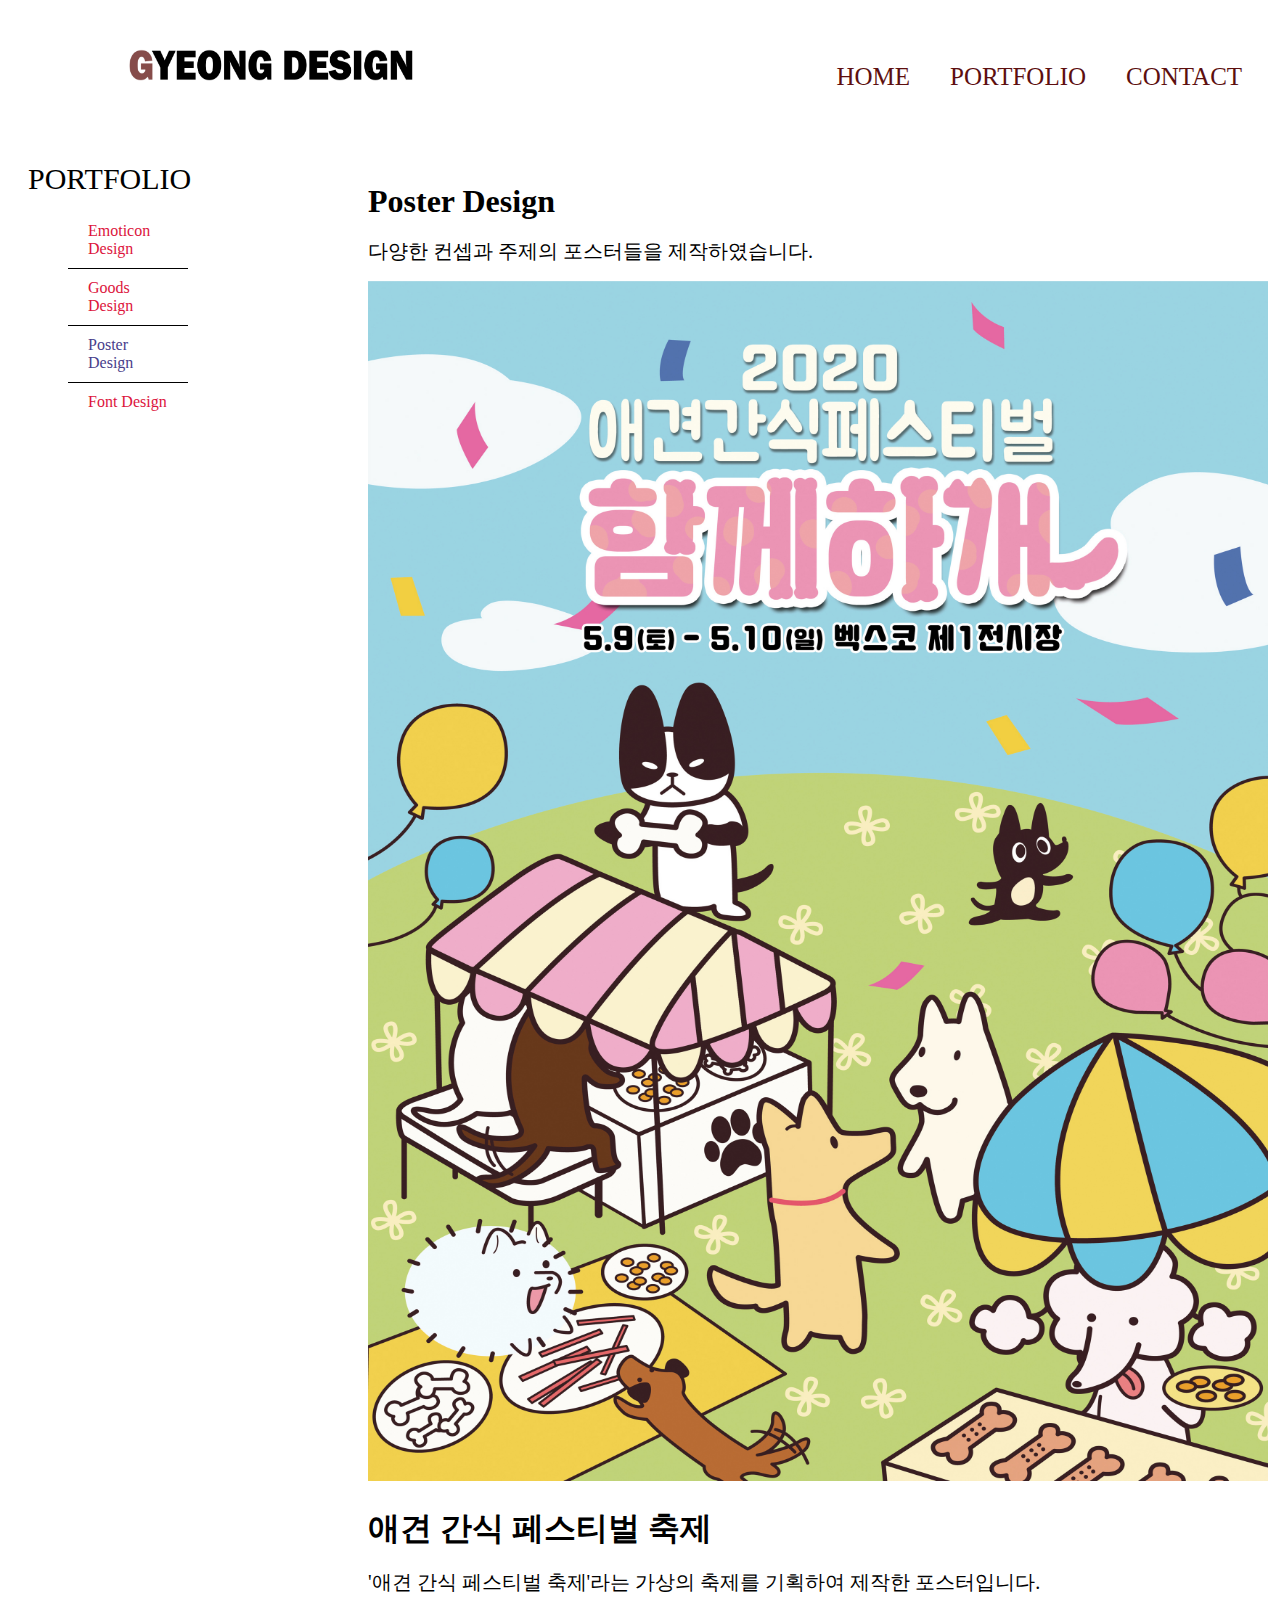
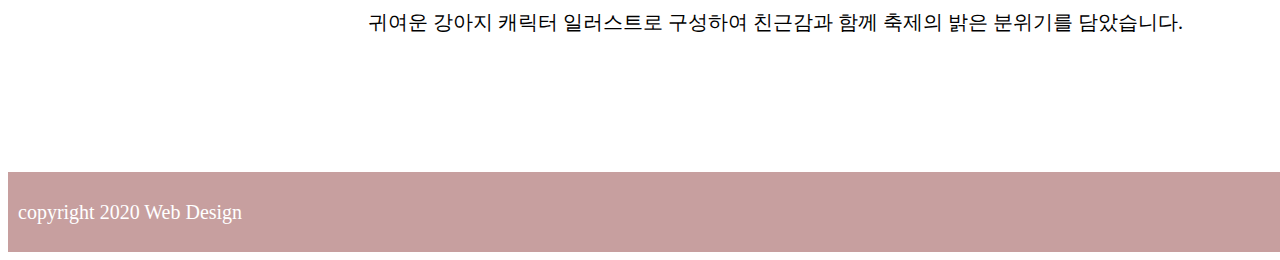
==== 1.html @ bd6daf93 "add" ====
<!doctype html>
<html lang="ko">
<head>
    <meta charset="utf-8">
    <link rel="icon" href="src/cupcake.png">
    <title> PORTFOLIO HOMEPAGE</title>
    <link  rel="stylesheet" href="style/1.css">
</head>
<body>
    <center>
    <header>
        <h1>
         <img src="src/logo.jpg" width="290" height="40"></h1>
        <nav class="nav-container">
        <ul class="navbar_menu">
            <li><a href="index.html">HOME</a></li>
            <li><a href="portfolio.html">PORTFOLIO</a></li> 
            <li><a href="contact.html">CONTACT</a></li> 
    
        </ul>
        </nav>
    </header>
        </center>
    

    <main>
         <div class = "main-container">
                
                <div class ="sidebar">
                    <div class="section-title">PORTFOLIO</div>
                    <ul>
                        <li><a href="portfolio.html" >Emoticon Design</a></li>
                        <li><a href="som.html" >Goods Design</a></li>
                        <li><a href="Poster.html" class="current">Poster Design</a></li>
                        <li><a href="Goods.html">Font Design</a></li>
                    </ul>
                </div>
    <div class="maincol">
                    <div class="maincol-container">
                        <h1>Poster Design</h1>
                        <p>다양한 컨셉과 주제의 포스터들을 제작하였습니다.</p>
                        <img src="src/dog.jpg" float:left; width="900" height="1200">
                        <h1>애견 간식 페스티벌 축제</h1>
                        <p>'애견 간식 페스티벌 축제'라는 가상의 축제를 기획하여 제작한 포스터입니다.</p>
                        <p>귀여운 강아지 캐릭터 일러스트로 구성하여 친근감과 함께 축제의 밝은 분위기를 담았습니다.</p>
                        
                    
                    
                    </div>
                </div>
        </div>
    
        </main>

 <br><br><br><br><br>
    <footer>
    
    <p>copyright 2020 Web Design</p>
    
    </footer>
</body>

</html>
---- style/1.css ----
.navbar_menu li:hover{
    background-color: #f8b9be;
    border-radius: 12px;}



body{
    font-family: "맑은 고딕", "고딕", "굴림"
   

}

header{
    width: 100%;
    margin-right: auto;
    margin-left: auto;
    background-color: #ffffff;  
    padding: 10px;
    overflow: hidden;
}

header h1{
    width:40%;
    float: left;
    color:#fff;
    font-size: 40px
    }

header nav{
    width: 40%;
    float:right;
    font-size: 25px
   
}
nav ul{
    list-style-type: none;
}
nav ul li{
    display:  inline;
    float: left;
     text-align: left;
    margin: 20px;
}
nav ul li a{
    color: #5d0f0f;
    text-decoration: none;
    
}

p{
    font-size: 20px;
    line-height: 20px;
    
}

section {
    width: 80%;
    margin-right: auto;
    margin-left: auto;
    border: 5px solid #ffffff;
    padding: 5px;
   
}

footer{
     width: 100%;
    margin-right: auto;
    margin-left: auto;
    margin-top: 0;
    padding:10px;
    background-color: #c79f9f;
    color:white;
    text-align: : center;
    
}




@font-face{
    font-family: 서울남산 장체L;
    src:url('서울남산 장체L.ttf');
    font-weight: bolder;
}

header{
    font-family: 서울남산 장체L;
    word-spacing: 0.3em;
}

body{
    font-family: 서울남산 장체L;
}





.main-container{
    overflow: hidden;
    padding 0 0 40px 0;
    width:1300px;
    margin: 0 auto;    
}

.sidebar{
    float:left;
    margin:0 0 0 20px;
    padding: 30px 0 30px 0;
    width: 200px;
}
.section-title{
    font-size: 30px;
}
.sidebar li{
    display: block;
    width:50%;
    padding:10px 20px;
    
    text-align: left;
    border-bottom: 1px solid;
}

.sidebar li:last-child{
    border-bottom: 0px solid;
}


.sidebar li a{
    text-decoration: none;
    color:crimson;
}

.sidebar li .current{
    color:darkslateblue;
}


.maincol{
    float:auto;
    margin: 0 20px 0 360px;
    padding: 30px 0 30px 0;
    width:900px;
}

.maincol-container{
    margin-left: 0px;
    
}
.a{line-height:160%;}

.b{line-height:160%;}
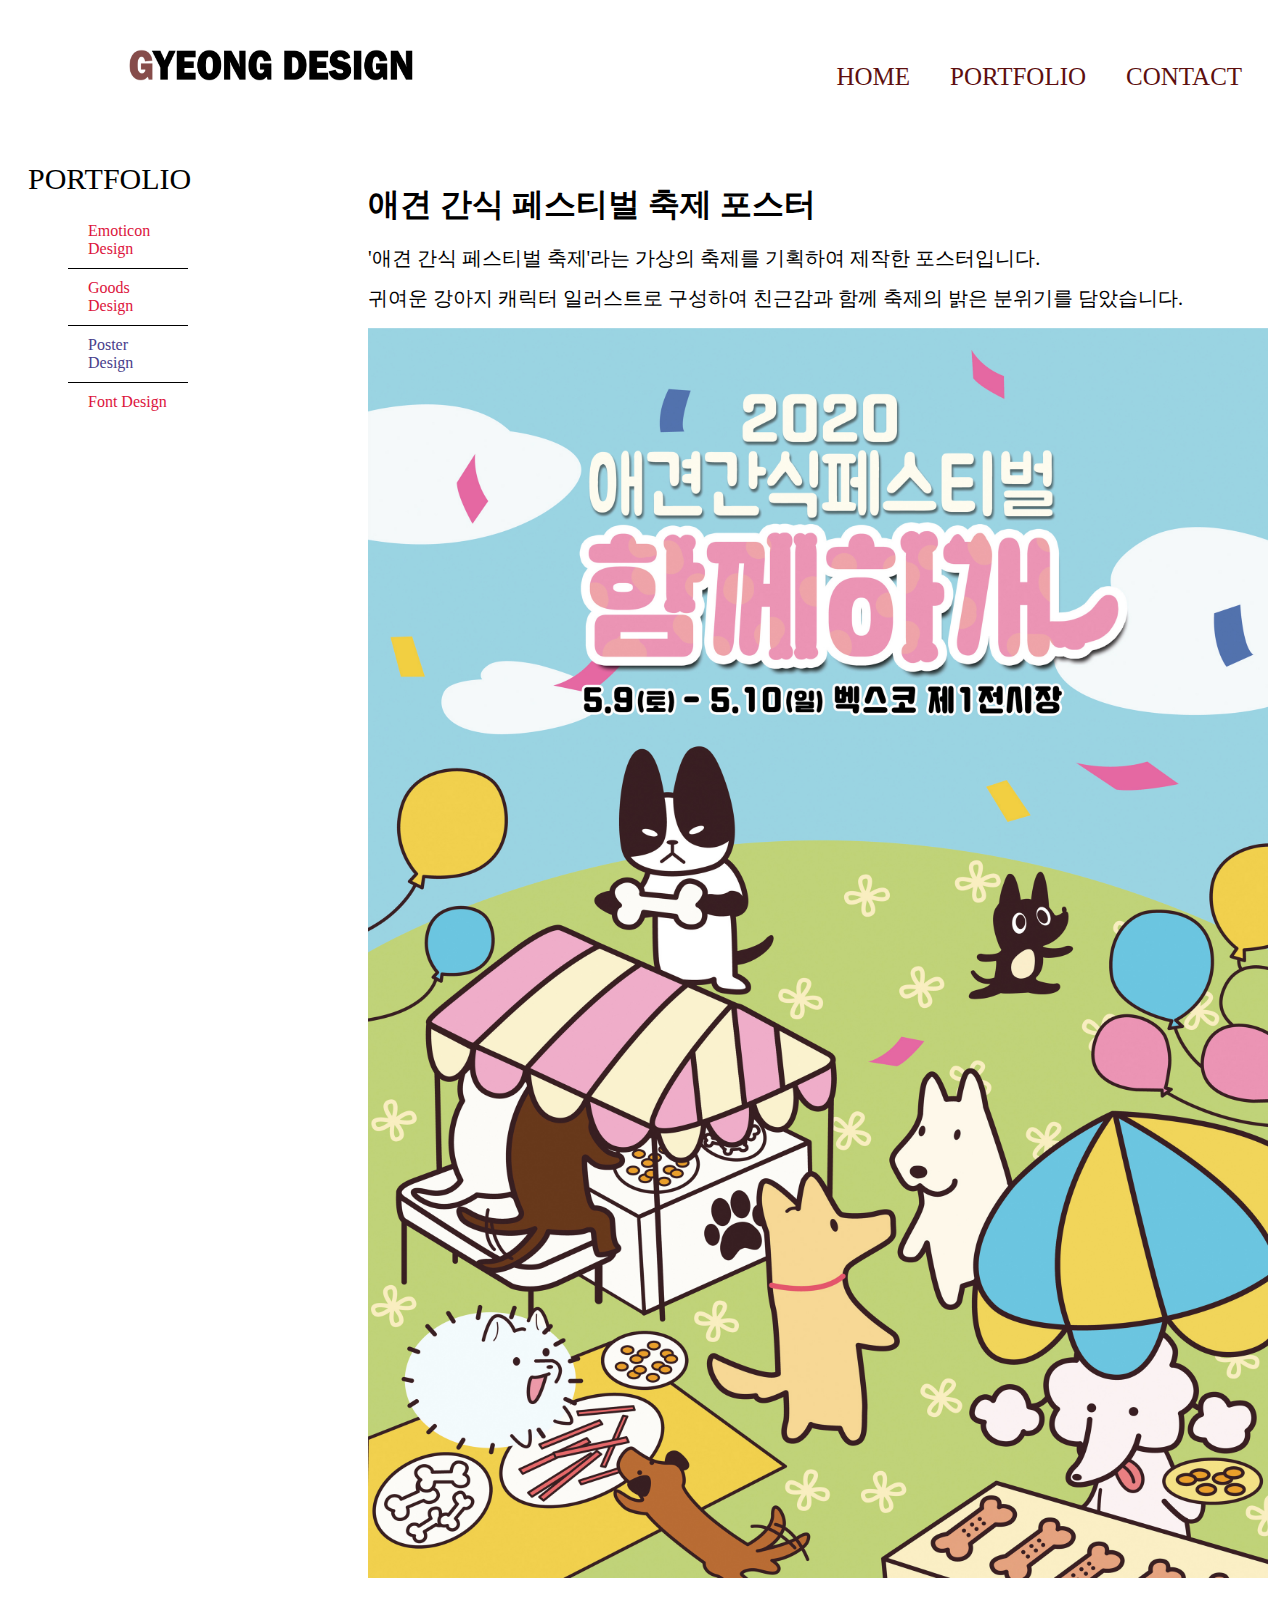
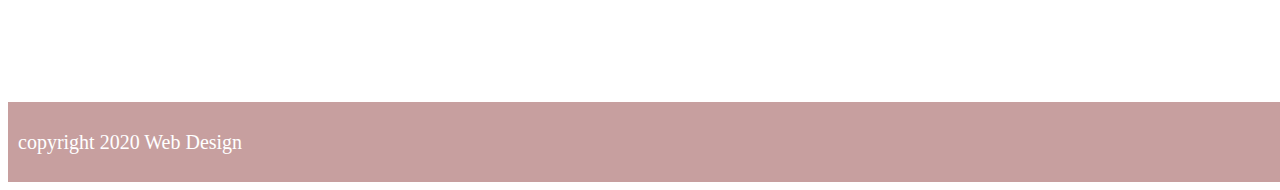
==== commit c88a22b5: "add" ====
--- a/1.html
+++ b/1.html
@@ -37,12 +37,11 @@
                 </div>
     <div class="maincol">
                     <div class="maincol-container">
-                        <h1>Poster Design</h1>
-                        <p>다양한 컨셉과 주제의 포스터들을 제작하였습니다.</p>
-                        <img src="src/dog.jpg" float:left; width="900" height="1200">
-                        <h1>애견 간식 페스티벌 축제</h1>
+                        <h1>애견 간식 페스티벌 축제 포스터</h1>
                         <p>'애견 간식 페스티벌 축제'라는 가상의 축제를 기획하여 제작한 포스터입니다.</p>
                         <p>귀여운 강아지 캐릭터 일러스트로 구성하여 친근감과 함께 축제의 밝은 분위기를 담았습니다.</p>
+                        <img src="src/dog.jpg" float:left; width="900" height="1250">
+                        
                         
                     
                     
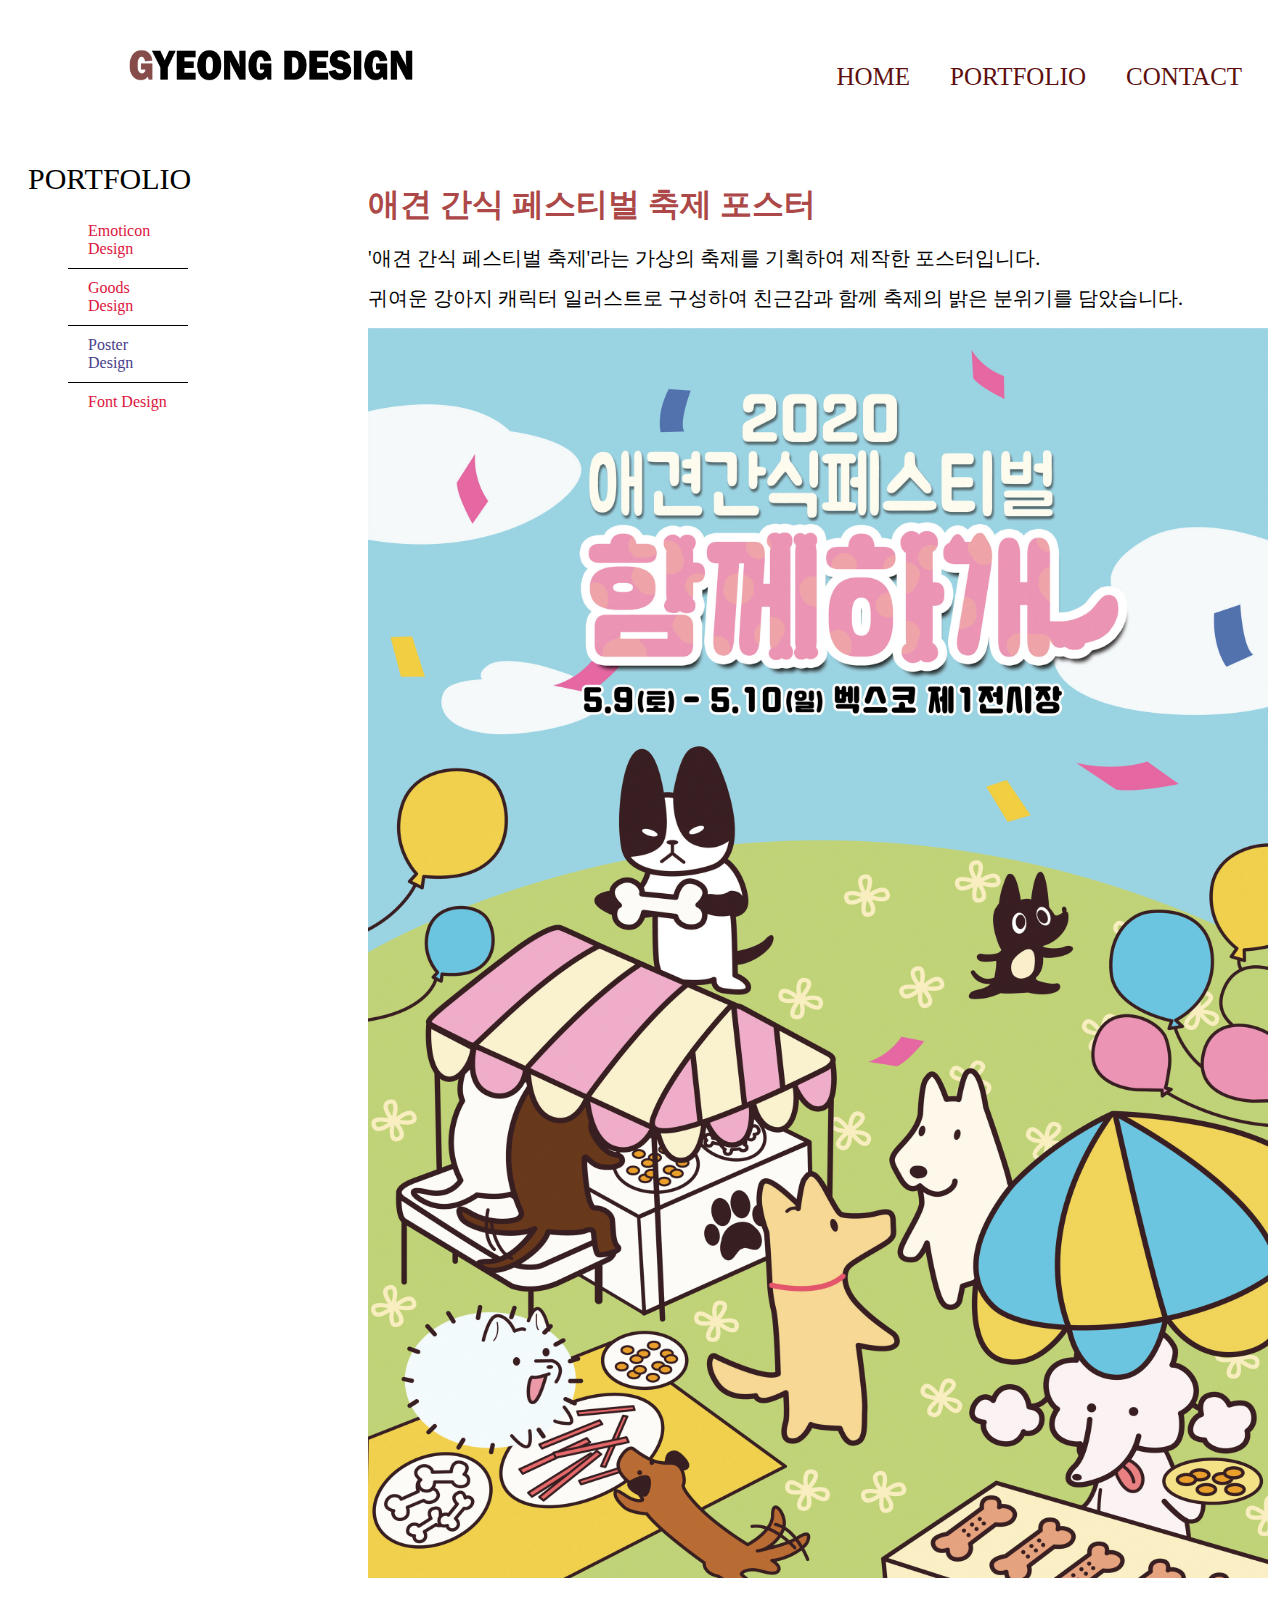
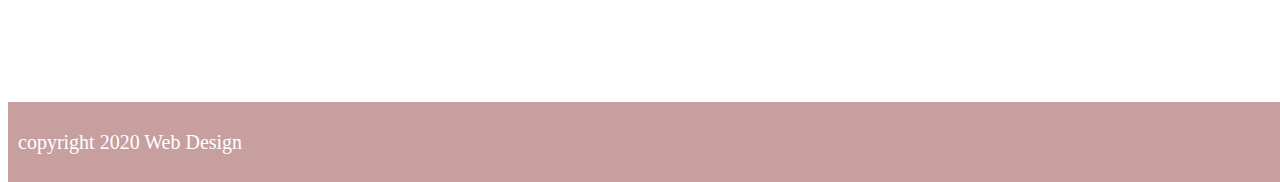
==== commit acd9d03f: "add" ====
--- a/1.html
+++ b/1.html
@@ -37,7 +37,7 @@
                 </div>
     <div class="maincol">
                     <div class="maincol-container">
-                        <h1>애견 간식 페스티벌 축제 포스터</h1>
+                        <h1 class="d">애견 간식 페스티벌 축제 포스터</h1>
                         <p>'애견 간식 페스티벌 축제'라는 가상의 축제를 기획하여 제작한 포스터입니다.</p>
                         <p>귀여운 강아지 캐릭터 일러스트로 구성하여 친근감과 함께 축제의 밝은 분위기를 담았습니다.</p>
                         <img src="src/dog.jpg" float:left; width="900" height="1250">
--- a/style/1.css
+++ b/style/1.css
@@ -63,6 +63,7 @@
 }
 
 footer{
+     position: absolute;
      width: 100%;
     margin-right: auto;
     margin-left: auto;
@@ -151,9 +152,12 @@
 
 .b{line-height:160%;}
 
+ 
+.d{color:#ac4848;}
 
 
 
 
 
 
+
